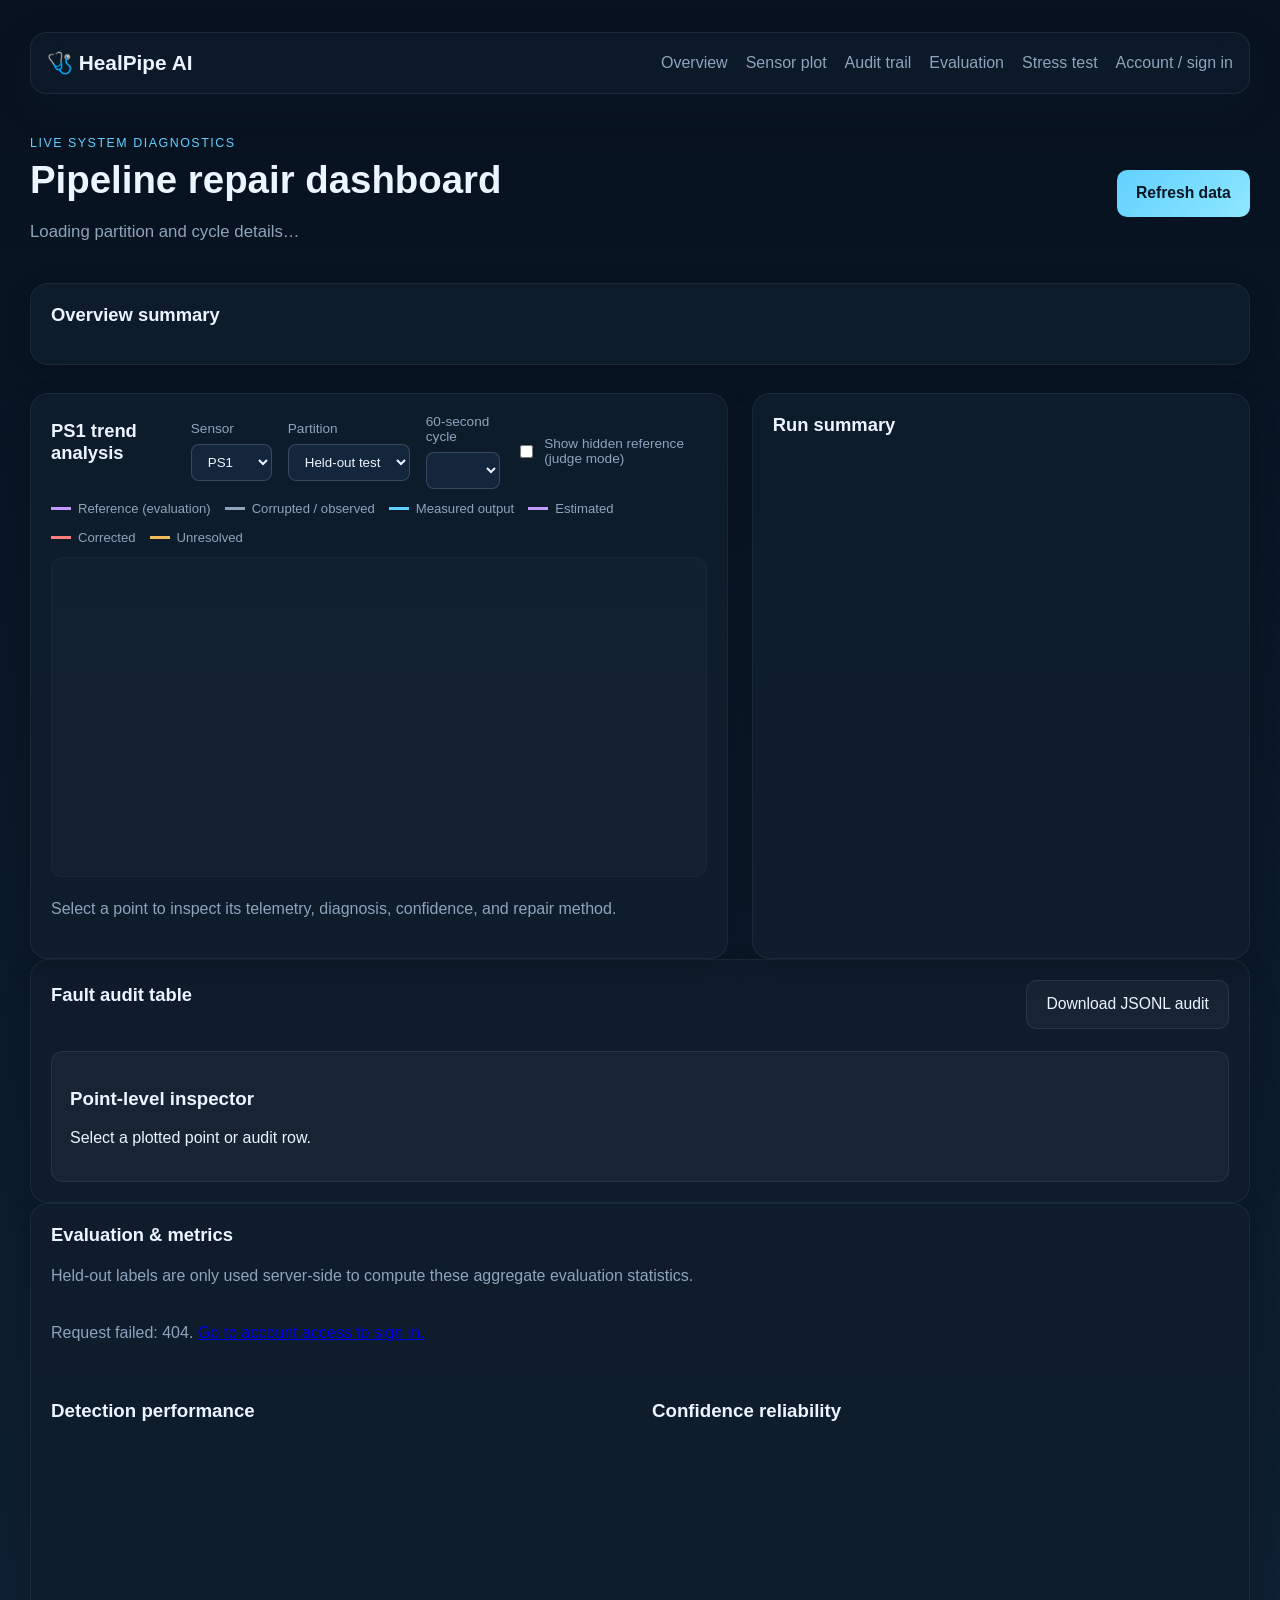
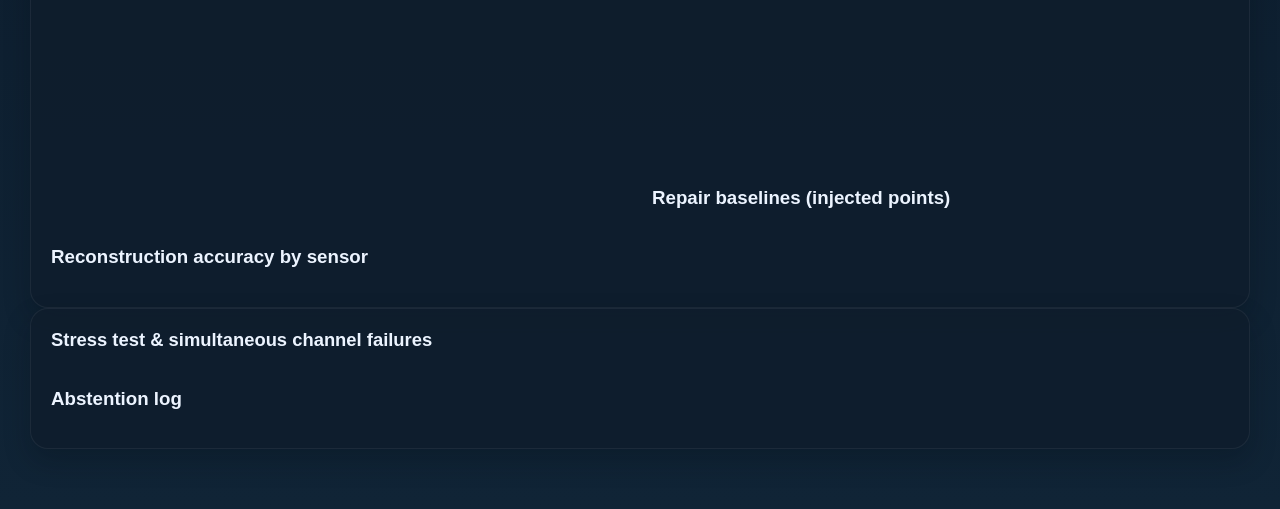
==== templates/dashboard.html @ 7a00c6ab "Add entire HealPipe-AI application code structures cleanly" ====
<!DOCTYPE html>
<html lang="en">
<head>
    <meta charset="UTF-8" />
    <meta name="viewport" content="width=device-width, initial-scale=1.0" />
    <title>HealPipe AI Dashboard</title>
    <link rel="stylesheet" href="/static/styles.css" />
</head>
<body>
    <div class="page-shell dashboard-page">
        <nav class="topbar">
            <div class="brand">🩺 HealPipe AI</div>
            <div class="nav-links">
                <a href="/#overview">Overview</a>
                <a href="#sensor-explorer">Sensor plot</a>
                <a href="#audit-inspector">Audit trail</a>
                <a href="#evaluation">Evaluation</a>
                <a href="#stress">Stress test</a>
                <a href="/">Account / sign in</a>
            </div>
        </nav>

        <header class="dashboard-header">
            <div>
                <p class="eyebrow">Live system diagnostics</p>
                <h1>Pipeline repair dashboard</h1>
                <p id="partitionSummary" class="subtitle">Loading partition and cycle details…</p>
            </div>
            <button class="primary" id="refreshButton">Refresh data</button>
        </header>

        <section class="panel" id="overview">
            <h2>Overview summary</h2>
            <div id="overviewMetrics" class="card-grid"></div>
        </section>

        <main class="dashboard-grid" id="sensor-explorer">
            <section class="panel chart-panel">
                <div class="panel-heading">
                    <h2 id="chartHeading">PS1 trend analysis</h2>
                    <label for="sensorSelect">Sensor
                        <select id="sensorSelect">
                            <option>PS1</option><option>PS2</option><option>PS3</option>
                            <option>FS1</option><option>FS2</option><option>TS1</option>
                            <option>TS2</option><option>TS3</option><option>TS4</option><option>EPS1</option>
                        </select>
                    </label>
                    <label for="evaluationPartition">Partition
                        <select id="evaluationPartition">
                            <option value="test">Held-out test</option>
                            <option value="validation">Validation</option>
                        </select>
                    </label>
                    <label for="cycleSelect">60-second cycle
                        <select id="cycleSelect"></select>
                    </label>
                    <label class="checkbox-label" for="showGroundTruth">
                        <input id="showGroundTruth" type="checkbox" />
                        Show hidden reference (judge mode)
                    </label>
                </div>
                <div class="chart-legend" aria-label="Chart series legend">
                    <span><i class="legend-reference"></i>Reference (evaluation)</span>
                    <span><i class="legend-observed"></i>Corrupted / observed</span>
                    <span><i class="legend-repaired"></i>Measured output</span>
                    <span><i class="legend-estimated"></i>Estimated</span>
                    <span><i class="legend-corrected"></i>Corrected</span>
                    <span><i class="legend-unresolved"></i>Unresolved</span>
                </div>
                <svg id="chartSvg" viewBox="0 0 760 320" role="img" aria-label="PS1 sensor time series"></svg>
                <p class="muted">Select a point to inspect its telemetry, diagnosis, confidence, and repair method.</p>
            </section>
            <aside class="panel">
                <h2>Run summary</h2>
                <div id="runSummary"></div>
            </aside>
        </main>

        <section class="panel" id="audit-inspector">
            <div class="panel-heading">
                <h2>Fault audit table</h2>
                <button class="secondary" id="downloadAuditButton">Download JSONL audit</button>
            </div>
            <div id="auditTable" class="audit-table"></div>
            <section id="pointInspector" class="point-inspector" aria-live="polite">
                <h3>Point-level inspector</h3>
                <p>Select a plotted point or audit row.</p>
            </section>
        </section>

        <section class="panel" id="evaluation">
            <h2>Evaluation &amp; metrics</h2>
            <p class="muted">Held-out labels are only used server-side to compute these aggregate evaluation statistics.</p>
            <div id="evaluationSummary" class="card-grid"></div>
            <div class="evaluation-grid">
                <div>
                    <h3>Detection performance</h3>
                    <div id="confusionMatrix" class="audit-table"></div>
                    <div id="classificationTable" class="audit-table"></div>
                </div>
                <div>
                    <h3>Confidence reliability</h3>
                    <svg id="reliabilitySvg" viewBox="0 0 500 280" role="img" aria-label="Confidence calibration reliability plot"></svg>
                    <h3>Repair baselines (injected points)</h3>
                    <div id="baselineTable" class="audit-table"></div>
                </div>
            </div>
            <h3>Reconstruction accuracy by sensor</h3>
            <div id="repairTable" class="audit-table"></div>
        </section>

        <section class="panel" id="stress">
            <h2>Stress test &amp; simultaneous channel failures</h2>
            <div id="stressSummary" class="card-grid"></div>
            <h3>Abstention log</h3>
            <div id="unresolvedTable" class="audit-table"></div>
        </section>
    </div>

    <script src="/static/app.js"></script>
</body>
</html>
---- static/styles.css ----
:root {
    --bg: #07111f;
    --panel: #0f1d2d;
    --panel-alt: #13263b;
    --muted: #8ea4bb;
    --text: #ecf4ff;
    --primary: #62d0ff;
    --secondary: #7ef0b6;
    --warning: #f5b85c;
    --danger: #ff7d7d;
    --shadow: rgba(16, 28, 44, 0.45);
}

* { box-sizing: border-box; }

html, body {
    margin: 0;
    font-family: "Segoe UI", Tahoma, sans-serif;
    background: linear-gradient(180deg, #07111f 0%, #102436 100%);
    color: var(--text);
}

body {
    min-height: 100vh;
}

.page-shell {
    max-width: 1260px;
    margin: 0 auto;
    padding: 32px 20px 60px;
}

.topbar {
    display: flex;
    align-items: center;
    justify-content: space-between;
    gap: 20px;
    padding: 18px 16px;
    background: rgba(15, 29, 45, 0.7);
    border: 1px solid rgba(255, 255, 255, 0.08);
    border-radius: 16px;
    box-shadow: 0 12px 30px var(--shadow);
    backdrop-filter: blur(12px);
}

.brand {
    font-weight: 700;
    font-size: 1.3rem;
}

.nav-links {
    display: flex;
    gap: 18px;
    flex-wrap: wrap;
}

.nav-links a {
    color: var(--muted);
    text-decoration: none;
    transition: color 0.2s ease;
}

.nav-links a:hover { color: var(--text); }

.hero {
    display: grid;
    grid-template-columns: 1.5fr 1fr;
    gap: 28px;
    margin-top: 34px;
    align-items: center;
}

.eyebrow {
    font-size: 0.78rem;
    text-transform: uppercase;
    letter-spacing: 0.12em;
    color: var(--primary);
    margin-bottom: 10px;
}

.hero h1, .dashboard-header h1 {
    margin: 0 0 16px;
    font-size: clamp(2.2rem, 3vw, 4rem);
    line-height: 1.05;
}

.subtitle {
    max-width: 620px;
    color: var(--muted);
    font-size: 1.05rem;
    line-height: 1.7;
}

.cta-row {
    display: flex;
    flex-wrap: wrap;
    gap: 12px;
    margin-top: 24px;
}

button, .primary, .secondary {
    border: none;
    border-radius: 10px;
    padding: 0.9rem 1.2rem;
    cursor: pointer;
    font-size: 0.98rem;
    text-decoration: none;
    display: inline-flex;
    align-items: center;
    justify-content: center;
    transition: transform 0.2s ease, opacity 0.2s ease;
}

.primary {
    background: linear-gradient(135deg, var(--primary), #8ee7ff);
    color: #081724;
    font-weight: 700;
}

.secondary {
    background: rgba(255, 255, 255, 0.04);
    color: var(--text);
    border: 1px solid rgba(255, 255, 255, 0.08);
}

button:hover, .primary:hover, .secondary:hover {
    transform: translateY(-1px);
}

.hero-panel {
    display: grid;
    gap: 18px;
    background: rgba(255,255,255,0.03);
    border: 1px solid rgba(189, 210, 255, 0.12);
    border-radius: 18px;
    padding: 20px;
}

.metric-card {
    display: flex;
    justify-content: space-between;
    background: rgba(17, 31, 47, 0.95);
    border: 1px solid rgba(255,255,255,0.05);
    border-radius: 14px;
    padding: 16px 18px;
    color: var(--muted);
}

.metric-card strong {
    color: var(--text);
    font-size: 1.1rem;
}

.content-grid, .dashboard-grid {
    display: grid;
    grid-template-columns: 1.4fr 1fr;
    gap: 24px;
    margin-top: 28px;
}

.panel {
    background: rgba(15, 29, 45, 0.9);
    border: 1px solid rgba(255,255,255,0.06);
    border-radius: 18px;
    padding: 20px;
    box-shadow: 0 12px 26px rgba(5, 10, 18, 0.25);
}

.panel h2 {
    margin-top: 0;
    margin-bottom: 18px;
    font-size: 1.15rem;
}

.panel-heading {
    display: flex;
    align-items: center;
    justify-content: space-between;
    gap: 16px;
}

select {
    padding: 9px 12px;
    color: var(--text);
    background: var(--panel-alt);
    border: 1px solid rgba(255,255,255,0.16);
    border-radius: 8px;
}

.card-grid {
    display: grid;
    grid-template-columns: repeat(2, minmax(150px, 1fr));
    gap: 14px;
}

.stat-box {
    background: rgba(255,255,255,0.03);
    border: 1px solid rgba(255,255,255,0.06);
    border-radius: 12px;
    padding: 16px;
}

.stat-box label {
    display: block;
    color: var(--muted);
    font-size: 0.8rem;
    margin-bottom: 8px;
}

.stat-box strong {
    font-size: 1.5rem;
}

.form-grid {
    display: grid;
    grid-template-columns: repeat(auto-fit, minmax(180px, 1fr));
    gap: 14px;
}

label {
    display: grid;
    gap: 8px;
    color: var(--muted);
    font-size: 0.85rem;
}

input {
    min-width: 0;
    padding: 12px;
    color: var(--text);
    background: rgba(255,255,255,0.04);
    border: 1px solid rgba(255,255,255,0.16);
    border-radius: 8px;
}

input:focus-visible, button:focus-visible, a:focus-visible {
    outline: 3px solid var(--primary);
    outline-offset: 2px;
}

progress {
    display: block;
    width: 100%;
    margin-top: 12px;
}

.runs-list {
    display: grid;
    gap: 10px;
}

.run-item {
    display: flex;
    justify-content: space-between;
    gap: 12px;
    padding: 12px 14px;
    border-radius: 12px;
    background: rgba(255,255,255,0.03);
    border: 1px solid rgba(255,255,255,0.05);
}

.run-item small {
    color: var(--muted);
}

.badge {
    border-radius: 999px;
    padding: 6px 10px;
    font-size: 0.72rem;
    color: #081724;
    background: var(--secondary);
    font-weight: 700;
}

.dashboard-header {
    display: flex;
    justify-content: space-between;
    align-items: center;
    margin-top: 30px;
    margin-bottom: 20px;
    gap: 16px;
}

.chart-panel svg {
    width: 100%;
    height: 320px;
    background: rgba(255,255,255,0.02);
    border-radius: 12px;
    border: 1px solid rgba(255,255,255,0.03);
}

.audit-table {
    overflow: auto;
}

.audit-table table {
    width: 100%;
    border-collapse: collapse;
    min-width: 650px;
}

.audit-table th, .audit-table td {
    text-align: left;
    padding: 12px 10px;
    border-bottom: 1px solid rgba(255,255,255,0.07);
}

.audit-table th {
    color: var(--muted);
    font-weight: 600;
}

.status-pill {
    display: inline-block;
    padding: 6px 10px;
    border-radius: 999px;
    font-size: 0.7rem;
    letter-spacing: 0.03em;
    font-weight: 700;
    text-transform: uppercase;
}

.status-healthy { background: rgba(126, 240, 182, 0.2); color: #a7f9d0; }
.status-fault { background: rgba(255, 125, 125, 0.2); color: #ffb5b5; }
.status-warning { background: rgba(245, 184, 92, 0.2); color: #f9d7a6; }

.muted {
    color: var(--muted);
    line-height: 1.55;
}

.chart-legend {
    display: flex;
    flex-wrap: wrap;
    gap: 14px;
    margin: 12px 0;
    color: var(--muted);
    font-size: 0.82rem;
}

.chart-legend span {
    display: inline-flex;
    align-items: center;
    gap: 7px;
}

.chart-legend i {
    display: inline-block;
    width: 20px;
    height: 3px;
    background: currentColor;
}

.legend-reference { color: #c49aff; }
.legend-observed { color: #8ea4bb; }
.legend-repaired { color: #62d0ff; }
.legend-estimated { color: #c49aff; }
.legend-corrected { color: #ff7d7d; }
.legend-unresolved { color: #f5b85c; }

.checkbox-label {
    display: flex;
    align-items: center;
    gap: 8px;
}

.checkbox-label input {
    width: auto;
    min-width: auto;
}

.chart-point {
    cursor: pointer;
}

.chart-point:focus {
    outline: none;
    stroke: white;
    stroke-width: 3px;
}

.evaluation-grid {
    display: grid;
    grid-template-columns: repeat(2, minmax(0, 1fr));
    gap: 24px;
    margin-top: 20px;
}

.point-inspector {
    margin-top: 22px;
    padding: 18px;
    background: rgba(255,255,255,0.035);
    border: 1px solid rgba(255,255,255,0.08);
    border-radius: 12px;
}

.point-inspector pre {
    white-space: pre-wrap;
    overflow-wrap: anywhere;
    color: #cde1f5;
}

.matrix-cell {
    min-width: 68px;
    text-align: right !important;
}

.audit-table tr[data-point-index] {
    cursor: pointer;
}

.audit-table tr[data-point-index]:hover,
.audit-table tr[data-point-index]:focus {
    background: rgba(98, 208, 255, 0.08);
}

@media (max-width: 840px) {
    .hero, .content-grid, .dashboard-grid, .evaluation-grid {
        grid-template-columns: 1fr;
    }
}
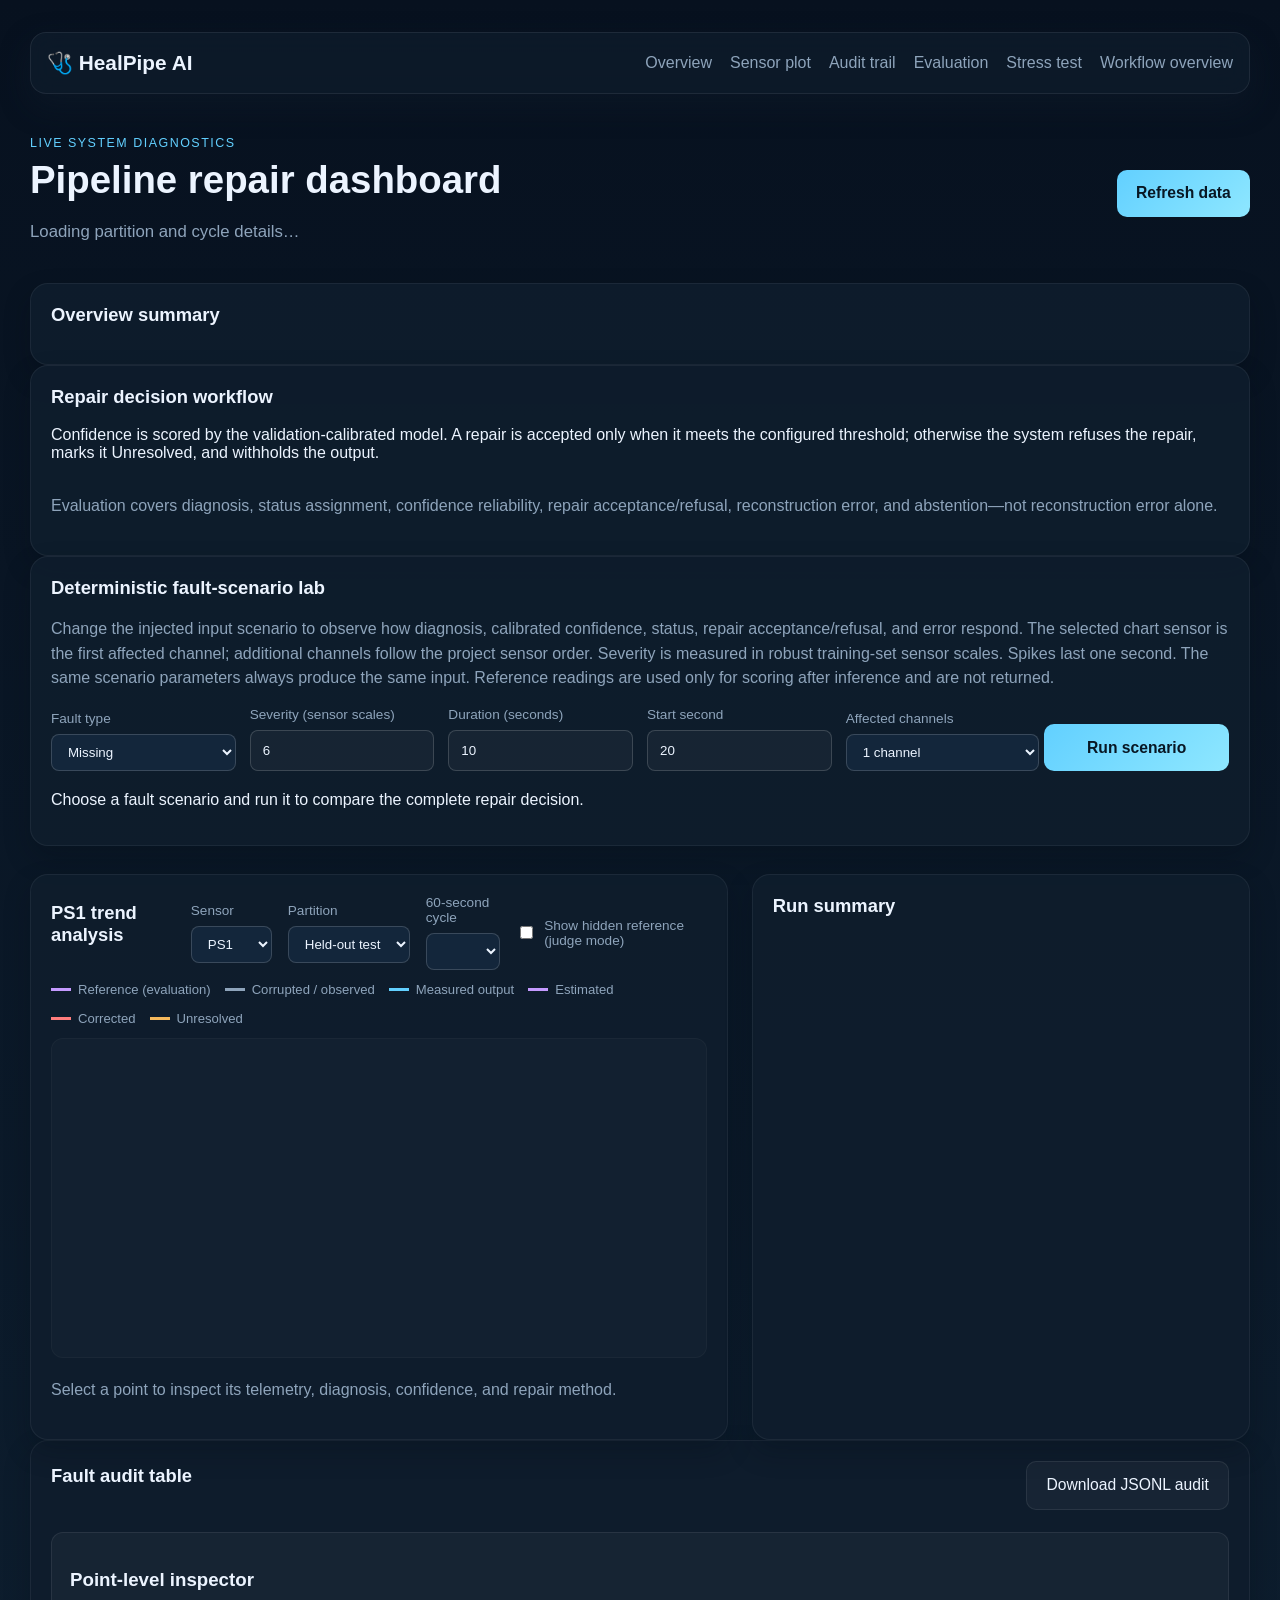
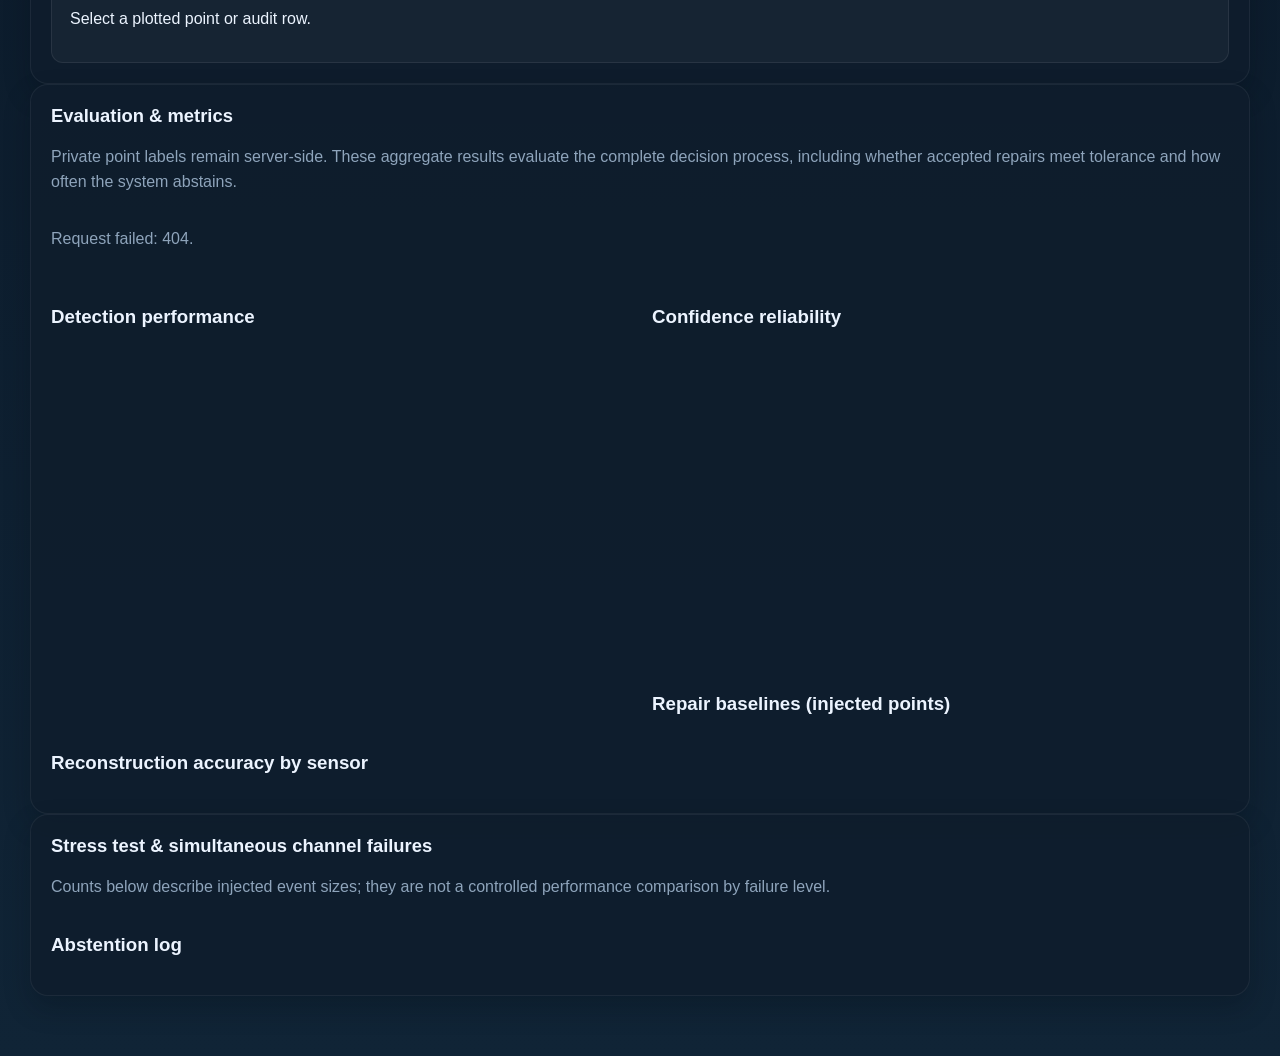
==== commit d0fe9e19: "Third commit" ====
--- a/templates/dashboard.html
+++ b/templates/dashboard.html
@@ -16,7 +16,7 @@
                 <a href="#audit-inspector">Audit trail</a>
                 <a href="#evaluation">Evaluation</a>
                 <a href="#stress">Stress test</a>
-                <a href="/">Account / sign in</a>
+                <a href="/">Workflow overview</a>
             </div>
         </nav>
 
@@ -32,6 +32,48 @@
         <section class="panel" id="overview">
             <h2>Overview summary</h2>
             <div id="overviewMetrics" class="card-grid"></div>
+        </section>
+
+        <section class="panel" id="decisionOverview">
+            <h2>Repair decision workflow</h2>
+            <p>Confidence is scored by the validation-calibrated model. A repair is accepted only when it meets the configured threshold; otherwise the system refuses the repair, marks it Unresolved, and withholds the output.</p>
+            <div id="decisionMetrics" class="card-grid"></div>
+            <p class="muted">Evaluation covers diagnosis, status assignment, confidence reliability, repair acceptance/refusal, reconstruction error, and abstention—not reconstruction error alone.</p>
+        </section>
+
+        <section class="panel" id="scenarioLab">
+            <h2>Deterministic fault-scenario lab</h2>
+            <p class="muted">Change the injected input scenario to observe how diagnosis, calibrated confidence, status, repair acceptance/refusal, and error respond. The selected chart sensor is the first affected channel; additional channels follow the project sensor order. Severity is measured in robust training-set sensor scales. Spikes last one second. The same scenario parameters always produce the same input. Reference readings are used only for scoring after inference and are not returned.</p>
+            <div class="scenario-controls">
+                <label for="scenarioFaultType">Fault type
+                    <select id="scenarioFaultType">
+                        <option value="missing">Missing</option>
+                        <option value="freeze">Freeze</option>
+                        <option value="spike">Spike</option>
+                        <option value="drift">Drift</option>
+                    </select>
+                </label>
+                <label for="scenarioSeverity">Severity (sensor scales)
+                    <input id="scenarioSeverity" type="number" min="3" max="12" step="0.5" value="6" />
+                </label>
+                <label for="scenarioDuration">Duration (seconds)
+                    <input id="scenarioDuration" type="number" min="1" max="30" step="1" value="10" />
+                </label>
+                <label for="scenarioStart">Start second
+                    <input id="scenarioStart" type="number" min="1" max="59" step="1" value="20" />
+                </label>
+                <label for="scenarioChannels">Affected channels
+                    <select id="scenarioChannels">
+                        <option value="1">1 channel</option>
+                        <option value="2">2 simultaneous channels</option>
+                        <option value="3">3 simultaneous channels</option>
+                    </select>
+                </label>
+                <button class="primary" id="runScenarioButton">Run scenario</button>
+            </div>
+            <div id="scenarioResults" class="scenario-results" aria-live="polite">
+                <p>Choose a fault scenario and run it to compare the complete repair decision.</p>
+            </div>
         </section>
 
         <main class="dashboard-grid" id="sensor-explorer">
@@ -90,7 +132,7 @@
 
         <section class="panel" id="evaluation">
             <h2>Evaluation &amp; metrics</h2>
-            <p class="muted">Held-out labels are only used server-side to compute these aggregate evaluation statistics.</p>
+            <p class="muted">Private point labels remain server-side. These aggregate results evaluate the complete decision process, including whether accepted repairs meet tolerance and how often the system abstains.</p>
             <div id="evaluationSummary" class="card-grid"></div>
             <div class="evaluation-grid">
                 <div>
@@ -111,6 +153,7 @@
 
         <section class="panel" id="stress">
             <h2>Stress test &amp; simultaneous channel failures</h2>
+            <p class="muted">Counts below describe injected event sizes; they are not a controlled performance comparison by failure level.</p>
             <div id="stressSummary" class="card-grid"></div>
             <h3>Abstention log</h3>
             <div id="unresolvedTable" class="audit-table"></div>
--- a/static/styles.css
+++ b/static/styles.css
@@ -158,6 +158,18 @@
     margin-top: 28px;
 }
 
+.workflow-list {
+    display: grid;
+    gap: 12px;
+    padding-left: 22px;
+    color: var(--muted);
+    line-height: 1.6;
+}
+
+.workflow-list strong {
+    color: var(--text);
+}
+
 .panel {
     background: rgba(15, 29, 45, 0.9);
     border: 1px solid rgba(255,255,255,0.06);
@@ -217,6 +229,21 @@
     gap: 14px;
 }
 
+.scenario-controls {
+    display: grid;
+    grid-template-columns: repeat(auto-fit, minmax(150px, 1fr));
+    gap: 14px;
+    align-items: end;
+}
+
+.scenario-results {
+    margin-top: 20px;
+}
+
+.scenario-results .card-grid {
+    margin-bottom: 12px;
+}
+
 label {
     display: grid;
     gap: 8px;
@@ -244,20 +271,7 @@
     margin-top: 12px;
 }
 
-.runs-list {
-    display: grid;
-    gap: 10px;
-}
-
-.run-item {
-    display: flex;
-    justify-content: space-between;
-    gap: 12px;
-    padding: 12px 14px;
-    border-radius: 12px;
-    background: rgba(255,255,255,0.03);
-    border: 1px solid rgba(255,255,255,0.05);
-}
+
 
 .run-item small {
     color: var(--muted);
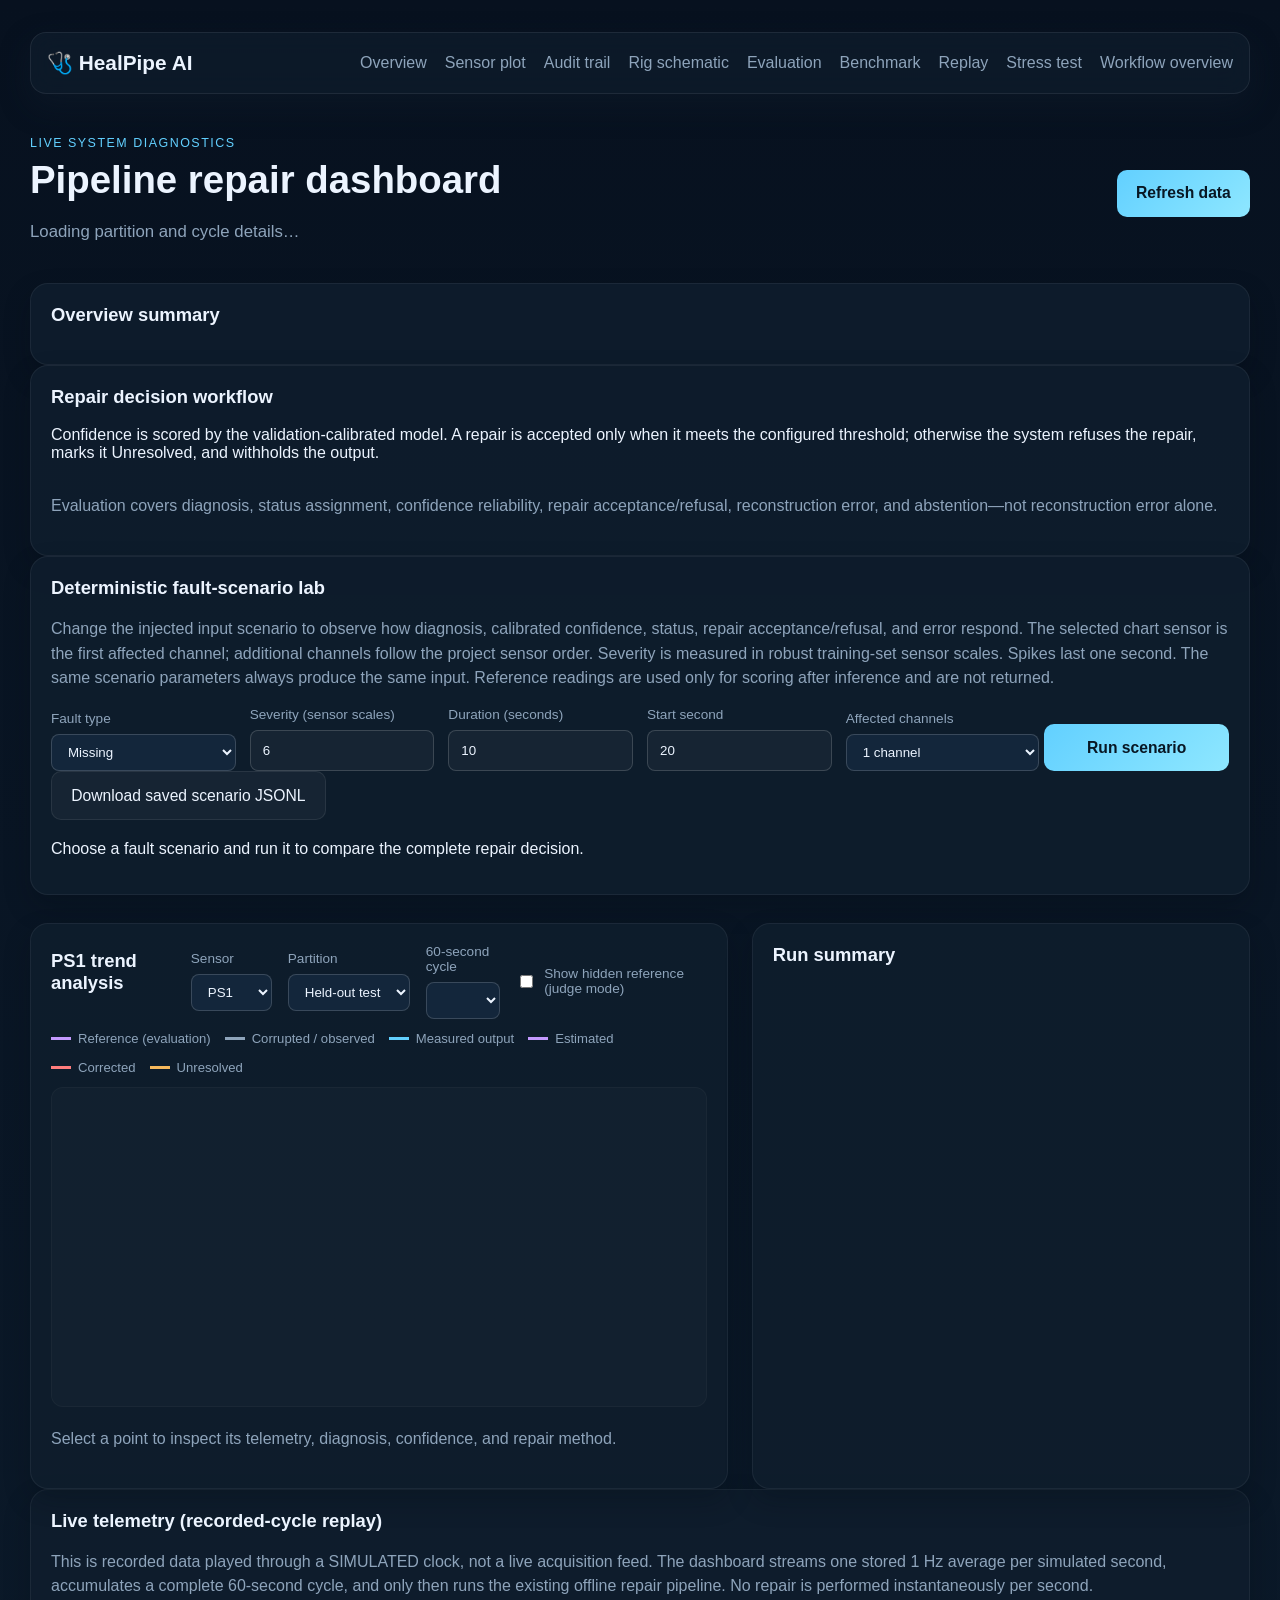
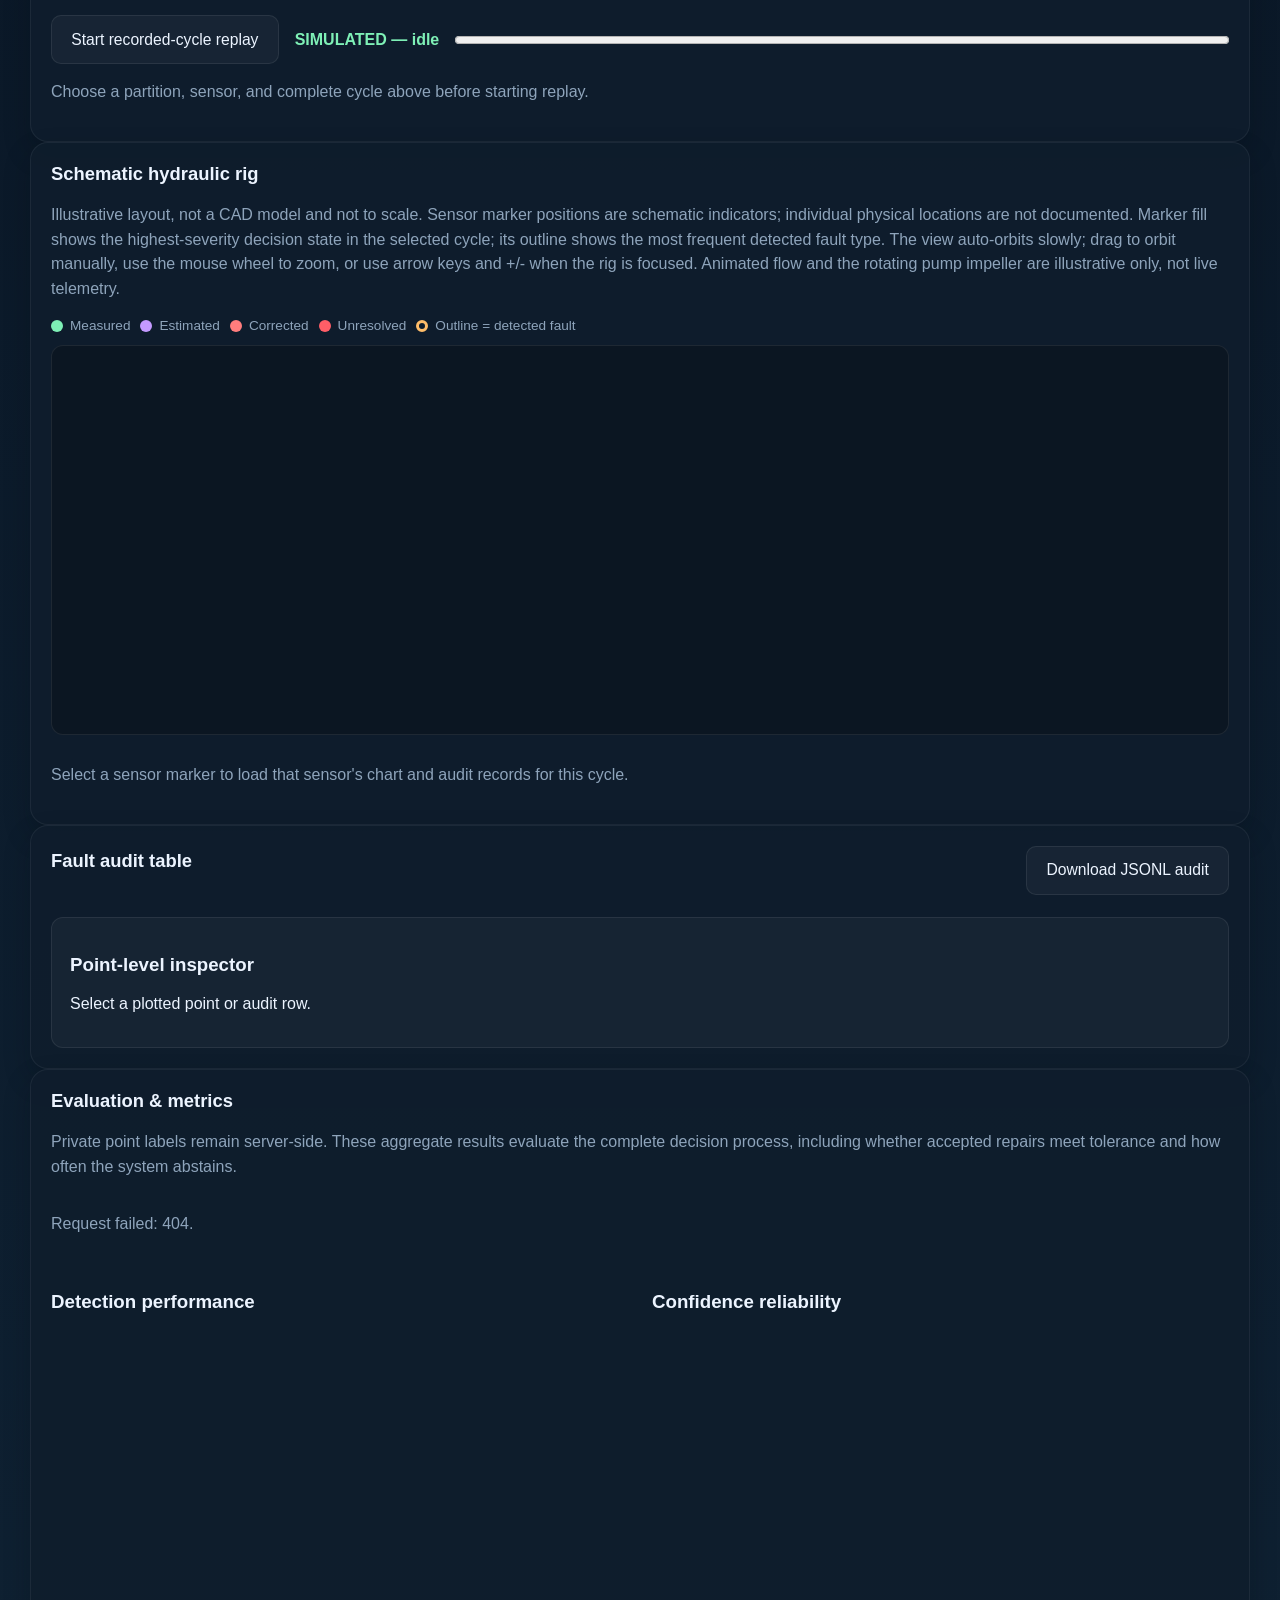
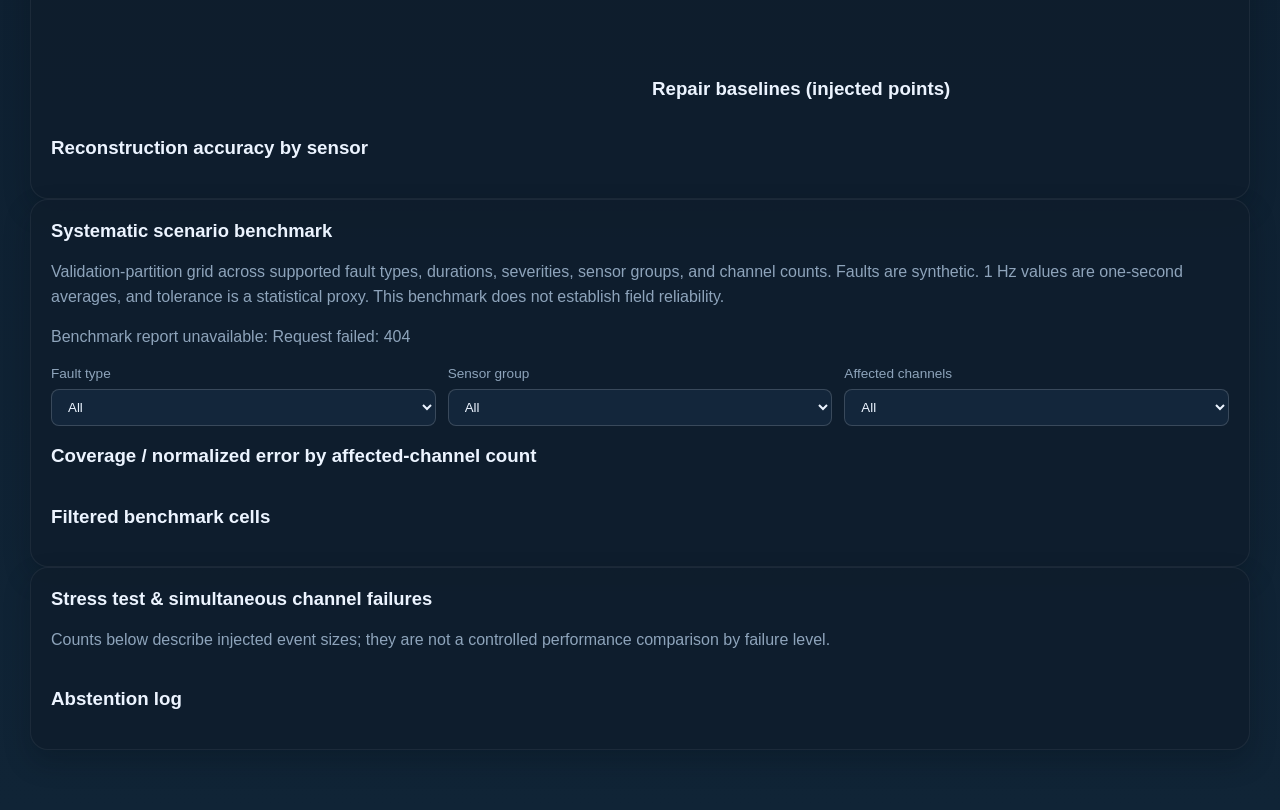
==== commit 7d3b4769: "Fourth commit" ====
--- a/templates/dashboard.html
+++ b/templates/dashboard.html
@@ -14,7 +14,10 @@
                 <a href="/#overview">Overview</a>
                 <a href="#sensor-explorer">Sensor plot</a>
                 <a href="#audit-inspector">Audit trail</a>
+                <a href="#rig-view">Rig schematic</a>
                 <a href="#evaluation">Evaluation</a>
+                <a href="#benchmark">Benchmark</a>
+                <a href="#telemetryReplay">Replay</a>
                 <a href="#stress">Stress test</a>
                 <a href="/">Workflow overview</a>
             </div>
@@ -71,9 +74,21 @@
                 </label>
                 <button class="primary" id="runScenarioButton">Run scenario</button>
             </div>
+            <button class="secondary" id="downloadScenarioButton" disabled>Download saved scenario JSONL</button>
             <div id="scenarioResults" class="scenario-results" aria-live="polite">
                 <p>Choose a fault scenario and run it to compare the complete repair decision.</p>
             </div>
+        </section>
+
+        <section class="panel" id="demoIngestion" hidden>
+            <h2>Local demo telemetry upload</h2>
+            <p class="muted">DEMO_MODE is enabled. CSV/Parquet uploads are limited to 25 MB and must contain supported numeric telemetry with complete 60-second cycles. Pickle/joblib files are not accepted.</p>
+            <form id="demoUploadForm">
+                <label for="demoTelemetryFile">Telemetry file</label>
+                <input id="demoTelemetryFile" type="file" accept=".csv,.parquet" required />
+                <button class="secondary" type="submit">Validate and process</button>
+            </form>
+            <p id="demoUploadStatus" class="muted" aria-live="polite"></p>
         </section>
 
         <main class="dashboard-grid" id="sensor-explorer">
@@ -118,6 +133,33 @@
             </aside>
         </main>
 
+        <section class="panel" id="telemetryReplay">
+            <h2>Live telemetry (recorded-cycle replay)</h2>
+            <p class="muted">This is recorded data played through a SIMULATED clock, not a live acquisition feed. The dashboard streams one stored 1 Hz average per simulated second, accumulates a complete 60-second cycle, and only then runs the existing offline repair pipeline. No repair is performed instantaneously per second.</p>
+            <div class="replay-controls">
+                <button class="secondary" id="replayStartButton">Start recorded-cycle replay</button>
+                <strong id="replayClock" aria-live="polite">SIMULATED — idle</strong>
+                <progress id="replayProgress" max="60" value="0">0 / 60</progress>
+            </div>
+            <p id="replayStatus" class="muted" aria-live="polite">Choose a partition, sensor, and complete cycle above before starting replay.</p>
+        </section>
+
+        <section class="panel" id="rig-view">
+            <h2>Schematic hydraulic rig</h2>
+            <p class="muted">Illustrative layout, not a CAD model and not to scale. Sensor marker positions are schematic indicators; individual physical locations are not documented. Marker fill shows the highest-severity decision state in the selected cycle; its outline shows the most frequent detected fault type. The view auto-orbits slowly; drag to orbit manually, use the mouse wheel to zoom, or use arrow keys and +/- when the rig is focused. Animated flow and the rotating pump impeller are illustrative only, not live telemetry.</p>
+            <div class="rig-legend" aria-label="Rig marker legend">
+                <span><i class="rig-status measured"></i>Measured</span>
+                <span><i class="rig-status estimated"></i>Estimated</span>
+                <span><i class="rig-status corrected"></i>Corrected</span>
+                <span><i class="rig-status unresolved"></i>Unresolved</span>
+                <span><i class="rig-fault"></i>Outline = detected fault</span>
+            </div>
+            <div id="rig3d" class="rig-canvas" role="application" aria-label="Interactive schematic hydraulic test rig" tabindex="0"></div>
+            <div id="rigFallback" class="rig-fallback" hidden></div>
+            <div id="rigSensorList" class="rig-sensor-list" aria-label="Clickable rig sensors"></div>
+            <p id="rigSelection" class="muted" aria-live="polite">Select a sensor marker to load that sensor's chart and audit records for this cycle.</p>
+        </section>
+
         <section class="panel" id="audit-inspector">
             <div class="panel-heading">
                 <h2>Fault audit table</h2>
@@ -151,6 +193,21 @@
             <div id="repairTable" class="audit-table"></div>
         </section>
 
+        <section class="panel" id="benchmark">
+            <h2>Systematic scenario benchmark</h2>
+            <p class="muted">Validation-partition grid across supported fault types, durations, severities, sensor groups, and channel counts. Faults are synthetic. 1 Hz values are one-second averages, and tolerance is a statistical proxy. This benchmark does not establish field reliability.</p>
+            <p id="benchmarkStatus" class="muted" aria-live="polite">Loading generated benchmark report…</p>
+            <div class="benchmark-filters">
+                <label for="benchmarkFaultFilter">Fault type<select id="benchmarkFaultFilter"><option value="">All</option></select></label>
+                <label for="benchmarkGroupFilter">Sensor group<select id="benchmarkGroupFilter"><option value="">All</option></select></label>
+                <label for="benchmarkChannelsFilter">Affected channels<select id="benchmarkChannelsFilter"><option value="">All</option></select></label>
+            </div>
+            <h3>Coverage / normalized error by affected-channel count</h3>
+            <div id="benchmarkHeatmap" class="benchmark-heatmap"></div>
+            <h3>Filtered benchmark cells</h3>
+            <div id="benchmarkTable" class="audit-table"></div>
+        </section>
+
         <section class="panel" id="stress">
             <h2>Stress test &amp; simultaneous channel failures</h2>
             <p class="muted">Counts below describe injected event sizes; they are not a controlled performance comparison by failure level.</p>
@@ -160,6 +217,8 @@
         </section>
     </div>
 
-    <script src="/static/app.js"></script>
+    <script src="/static/three.min.js?v=20261027-2255"></script>
+    <script src="/static/rig.js?v=20261027-2255"></script>
+    <script src="/static/app.js?v=20261027-2255"></script>
 </body>
 </html>
--- a/static/styles.css
+++ b/static/styles.css
@@ -303,6 +303,149 @@
     border: 1px solid rgba(255,255,255,0.03);
 }
 
+.rig-canvas {
+    width: 100%;
+    height: 390px;
+    overflow: hidden;
+    border: 1px solid rgba(255,255,255,0.08);
+    border-radius: 12px;
+    background: #0b1622;
+}
+
+.rig-canvas canvas {
+    display: block;
+    width: 100%;
+    height: 100%;
+    cursor: grab;
+    touch-action: none;
+}
+
+.rig-canvas canvas.is-dragging {
+    cursor: grabbing;
+}
+
+.rig-canvas:focus-visible {
+    outline: 3px solid var(--primary);
+    outline-offset: 3px;
+}
+
+.rig-legend, .rig-sensor-list {
+    display: flex;
+    flex-wrap: wrap;
+    gap: 10px;
+    margin: 12px 0;
+}
+
+.rig-legend {
+    color: var(--muted);
+    font-size: 0.85rem;
+}
+
+.rig-legend span {
+    display: inline-flex;
+    align-items: center;
+    gap: 7px;
+}
+
+.rig-status, .rig-fault {
+    display: inline-block;
+    width: 12px;
+    height: 12px;
+    border-radius: 50%;
+}
+
+.rig-status.measured { background: #7ef0b6; }
+.rig-status.estimated { background: #c49aff; }
+.rig-status.corrected { background: #ff7d7d; }
+.rig-status.unresolved { background: #ff5e67; }
+.rig-fault { border: 3px solid #ffbd69; }
+
+.rig-sensor-button {
+    display: grid;
+    min-width: 90px;
+    gap: 3px;
+    padding: 8px 10px;
+    border: 1px solid rgba(255,255,255,0.12);
+    border-radius: 9px;
+    color: var(--text);
+    background: rgba(255,255,255,0.04);
+    text-align: left;
+    cursor: pointer;
+}
+
+.rig-sensor-button.selected {
+    border-color: var(--primary);
+    box-shadow: 0 0 0 1px var(--primary);
+}
+
+.rig-sensor-button span, .rig-sensor-button small {
+    color: var(--muted);
+    font-size: 0.72rem;
+}
+
+.rig-fallback {
+    padding: 12px;
+    border: 1px solid rgba(255,255,255,0.08);
+    border-radius: 12px;
+    background: #0b1622;
+}
+
+.rig-fallback[hidden] { display: none; }
+.rig-fallback svg { display: block; width: 100%; max-height: 420px; }
+.rig-flow-path {
+    stroke-dasharray: 18 12;
+    animation: rig-flow-dash 1.4s linear infinite;
+}
+.rig-marker { cursor: pointer; }
+.rig-marker:focus circle, .rig-marker.selected circle { stroke-width: 6; }
+
+.benchmark-filters {
+    display: grid;
+    grid-template-columns: repeat(auto-fit, minmax(160px, 1fr));
+    gap: 12px;
+    margin: 14px 0;
+}
+
+.benchmark-heatmap {
+    display: grid;
+    grid-template-columns: repeat(auto-fit, minmax(190px, 1fr));
+    gap: 12px;
+    margin-bottom: 20px;
+}
+
+.benchmark-heat-cell {
+    display: grid;
+    gap: 7px;
+    padding: 14px;
+    border: 1px solid hsla(var(--coverage-hue), 72%, 66%, .42);
+    border-radius: 10px;
+    background: hsla(var(--coverage-hue), 48%, 34%, .28);
+}
+
+.benchmark-heat-cell span, .benchmark-heat-cell small {
+    color: var(--muted);
+}
+
+.replay-controls {
+    display: grid;
+    grid-template-columns: auto auto minmax(180px, 1fr);
+    align-items: center;
+    gap: 16px;
+}
+
+.replay-controls progress {
+    margin: 0;
+}
+
+#replayClock {
+    color: var(--secondary);
+    font-variant-numeric: tabular-nums;
+}
+
+@keyframes rig-flow-dash {
+    to { stroke-dashoffset: -60; }
+}
+
 .audit-table {
     overflow: auto;
 }
